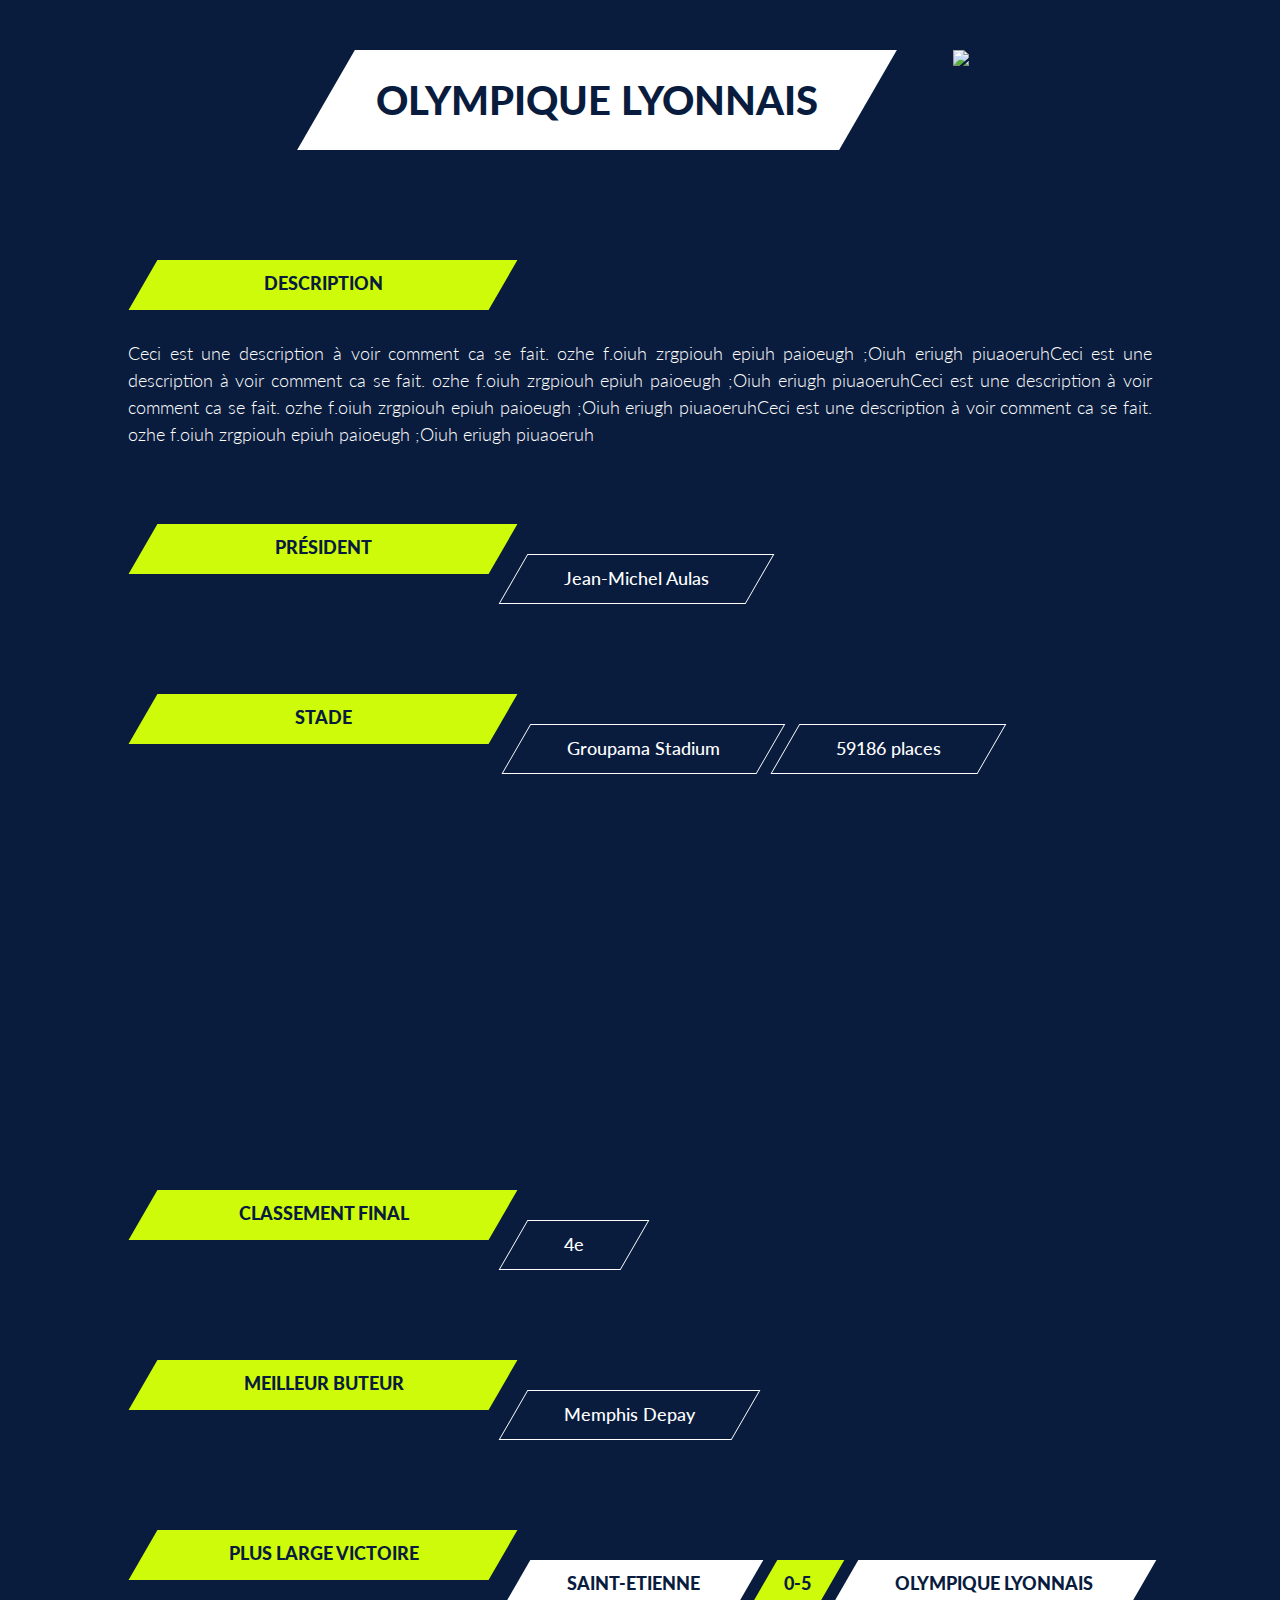
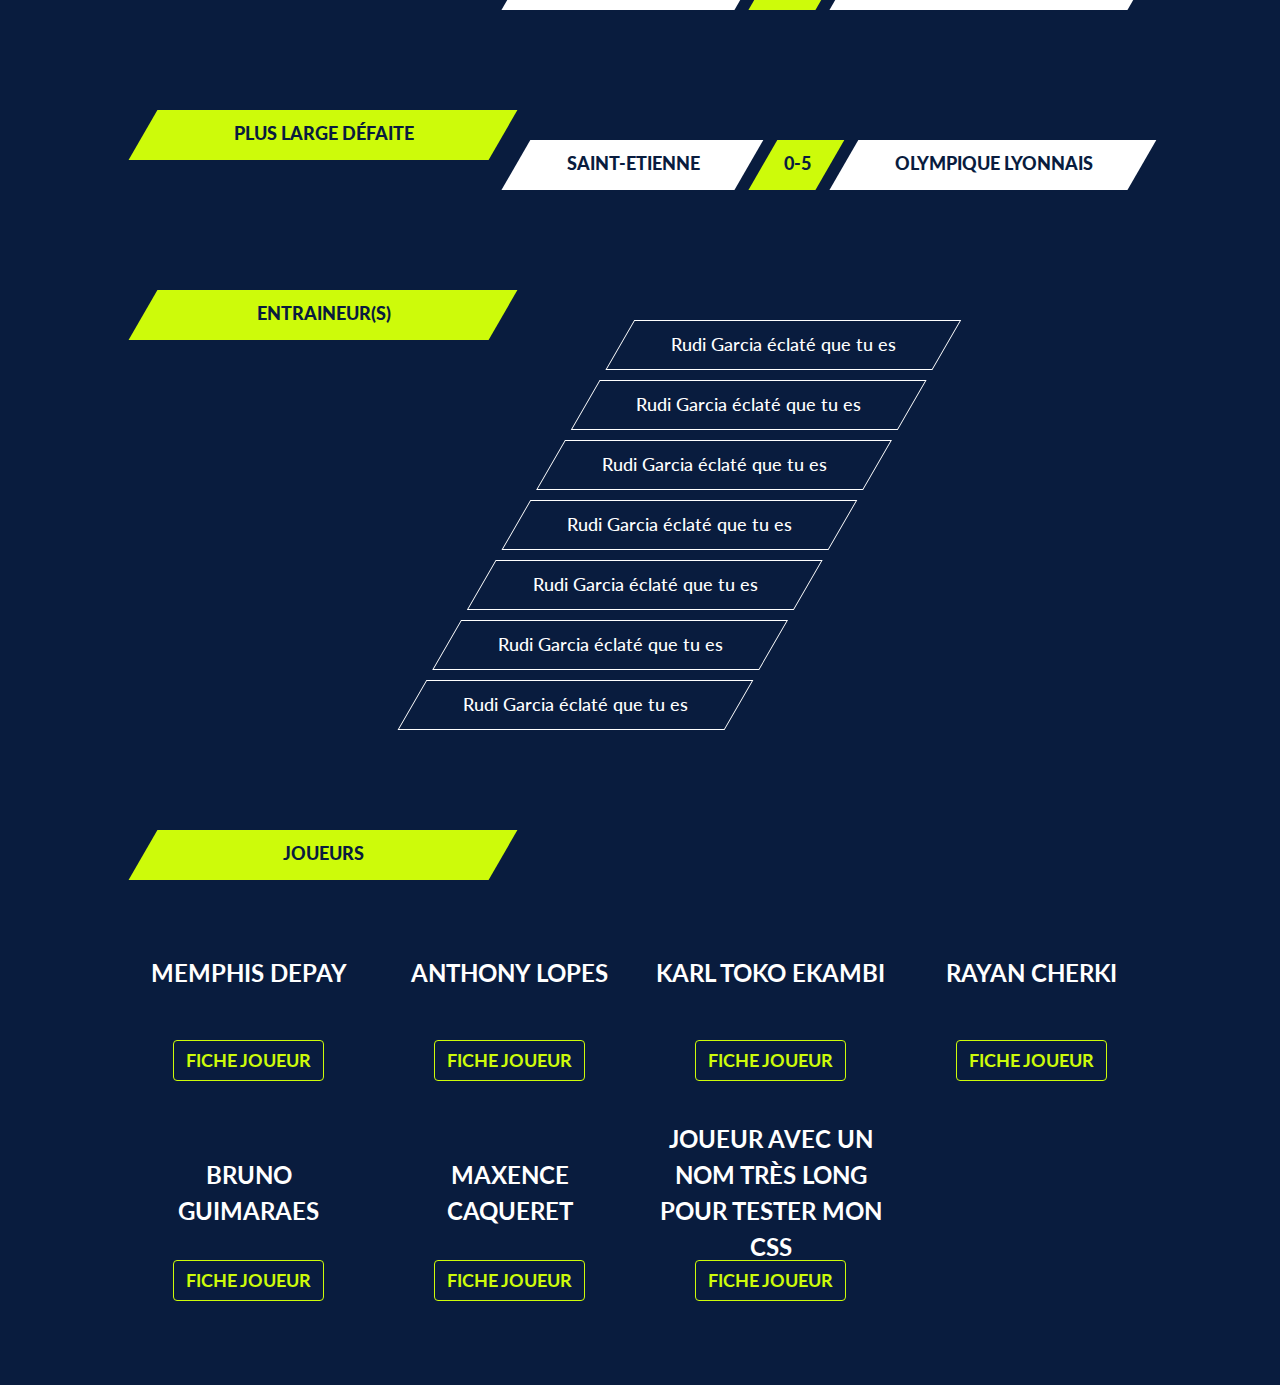
==== src/html/club.html @ e15c671f ":sparkles: Mise en forme page joueur" ====
<!DOCTYPE html>
<html lang="en">
<head>
    <meta charset="UTF-8">
    <title>Ligue 1 - Club</title>
    <link rel="stylesheet" href="https://stackpath.bootstrapcdn.com/bootstrap/4.3.1/css/bootstrap.min.css"
          integrity="sha384-ggOyR0iXCbMQv3Xipma34MD+dH/1fQ784/j6cY/iJTQUOhcWr7x9JvoRxT2MZw1T" crossorigin="anonymous">
    <script src="https://code.jquery.com/jquery-3.3.1.slim.min.js"
            integrity="sha384-q8i/X+965DzO0rT7abK41JStQIAqVgRVzpbzo5smXKp4YfRvH+8abtTE1Pi6jizo"
            crossorigin="anonymous"></script>
    <script src="https://cdnjs.cloudflare.com/ajax/libs/popper.js/1.14.7/umd/popper.min.js"
            integrity="sha384-UO2eT0CpHqdSJQ6hJty5KVphtPhzWj9WO1clHTMGa3JDZwrnQq4sF86dIHNDz0W1"
            crossorigin="anonymous"></script>
    <script src="https://stackpath.bootstrapcdn.com/bootstrap/4.3.1/js/bootstrap.min.js"
            integrity="sha384-JjSmVgyd0p3pXB1rRibZUAYoIIy6OrQ6VrjIEaFf/nJGzIxFDsf4x0xIM+B07jRM"
            crossorigin="anonymous"></script>
    <script src="../js/request.js"></script>
    <link rel="preconnect" href="https://fonts.gstatic.com" crossorigin>
    <link href="https://fonts.googleapis.com/css2?family=Lato:wght@300;400;700;900&display=swap" rel="stylesheet">
    <link rel="stylesheet" href="../css/styles.css">
    <link rel="icon" href="../../resources/ligue1logo carre.png">
</head>
<body id="page-club">
<div>
    <div class="header-page">
        <div class="header-title">
            <h1>OLYMPIQUE LYONNAIS</h1>
        </div>
        <img src="../../resources/img/logo/Olympique_lyonnais_(logo).svg%20(1).png">
    </div>
    <div id="page-elements">
        <div class="page-element" id="description-element">
            <div class="element-name">
                <p>Description</p>
            </div>
            <p id="description">
                Ceci est une description à voir comment ca se fait. ozhe f.oiuh zrgpiouh epiuh paioeugh ;Oiuh eriugh
                piuaoeruhCeci est une description à voir comment ca se fait. ozhe f.oiuh zrgpiouh epiuh paioeugh ;Oiuh
                eriugh
                piuaoeruhCeci est une description à voir comment ca se fait. ozhe f.oiuh zrgpiouh epiuh paioeugh ;Oiuh
                eriugh
                piuaoeruhCeci est une description à voir comment ca se fait. ozhe f.oiuh zrgpiouh epiuh paioeugh ;Oiuh
                eriugh
                piuaoeruh
            </p>
        </div>

        <div class="page-element">
            <div class="element-name">
                <p>Président</p>
            </div>
            <div class="element-content">
                <p>Jean-Michel Aulas</p>
            </div>
        </div>
        <div class="page-element">
            <div class="element-name">
                <p>Stade</p>
            </div>
            <div class="content-with-img">
                <div class="many-content">
                    <div class="element-content">
                        <p>Groupama Stadium</p>
                    </div>
                    <div class="element-content">
                        <p>59186 places</p>
                    </div>
                </div>
                <div class="element-content img-content"></div>
            </div>
        </div>
        <div class="page-element">
            <div class="element-name">
                <p>Classement final</p>
            </div>
            <div class="element-content">
                <p>4e</p>
            </div>
        </div>
        <div class="page-element">
            <div class="element-name">
                <p>Meilleur buteur</p>
            </div>
            <div class="element-content">
                <p>Memphis Depay</p>
            </div>
        </div>
        <div class="page-element">
            <div class="element-name">
                <p>Plus large victoire</p>
            </div>
            <div class="many-content">
                <div class="element-content team-score">
                    <p>Saint-Etienne</p>
                </div>
                <div class="element-content score">
                    <p>0-5</p>
                </div>
                <div class="element-content team-score">
                    <p>Olympique Lyonnais</p>
                </div>
            </div>
        </div>
        <div class="page-element">
            <div class="element-name">
                <p>Plus large défaite</p>
            </div>
            <div class="many-content">
                <div class="element-content team-score">
                    <p>Saint-Etienne</p>
                </div>
                <div class="element-content score">
                    <p>0-5</p>
                </div>
                <div class="element-content team-score">
                    <p>Olympique Lyonnais</p>
                </div>
            </div>
        </div>
        <div class="page-element">
            <div class="element-name">
                <p>Entraineur(s)</p>
            </div>
            <div class="many-content">
                <div class="element-content">
                    <p>Rudi Garcia éclaté que tu es</p>
                </div>
                <div class="element-content">
                    <p>Rudi Garcia éclaté que tu es</p>
                </div>
                <div class="element-content">
                    <p>Rudi Garcia éclaté que tu es</p>
                </div>
                <div class="element-content">
                    <p>Rudi Garcia éclaté que tu es</p>
                </div>
                <div class="element-content">
                    <p>Rudi Garcia éclaté que tu es</p>
                </div>
                <div class="element-content">
                    <p>Rudi Garcia éclaté que tu es</p>
                </div>
                <div class="element-content">
                    <p>Rudi Garcia éclaté que tu es</p>
                </div>
            </div>
        </div>
        <div class="page-element" id="players-element">
            <div class="element-name">
                <p>Joueurs</p>
            </div>
            <div id="players-grid">
                <div class="player">
                    <div class="player-name">
                        <p>Memphis Depay</p>
                    </div>
                    <div class="player-link">
                        <button class="btn ligue1-button-outline">Fiche joueur</button>
                    </div>
                </div>
                <div class="player">
                    <div class="player-name">
                        <p>Anthony Lopes</p>
                    </div>
                    <div class="player-link">
                        <button class="btn ligue1-button-outline">Fiche joueur</button>
                    </div>
                </div>
                <div class="player">
                    <div class="player-name">
                        <p>Karl Toko Ekambi</p>
                    </div>
                    <div class="player-link">
                        <button class="btn ligue1-button-outline">Fiche joueur</button>
                    </div>
                </div>
                <div class="player">
                    <div class="player-name">
                        <p>Rayan Cherki</p>
                    </div>
                    <div class="player-link">
                        <button class="btn ligue1-button-outline">Fiche joueur</button>
                    </div>
                </div>
                <div class="player">
                    <div class="player-name">
                        <p>Bruno Guimaraes</p>
                    </div>
                    <div class="player-link">
                        <button class="btn ligue1-button-outline">Fiche joueur</button>
                    </div>
                </div>
                <div class="player">
                    <div class="player-name">
                        <p>Maxence Caqueret</p>
                    </div>
                    <div class="player-link">
                        <button class="btn ligue1-button-outline">Fiche joueur</button>
                    </div>
                </div>
                <div class="player">
                    <div class="player-name">
                        <p>Joueur avec un nom très long pour tester mon CSS</p>
                    </div>
                    <div class="player-link">
                        <button class="btn ligue1-button-outline">Fiche joueur</button>
                    </div>
                </div>
            </div>
        </div>
    </div>
</div>
</body>
</html>
---- src/css/styles.css ----
* {
    font-family: 'Lato', sans-serif;
    color: white;
}

.main {
    background: #091c3e;
    height: 100vh;
}

.title {
    color: white;
    text-align: center;
}

.ligue1-button {
    background: #CDFB0A;
    color: #091c3e;
    font-weight: bold;
    font-size: 18px;
}

.ligue1-button:hover {
    background: transparent;
    border: #CDFB0A solid 1px;
    color: #CDFB0A;
}

.ligue1-button-outline {
    border: #CDFB0A solid 1px;
    color: #CDFB0A;
}

.ligue1-button-outline:hover {
    background: #CDFB0A;
    color: #091c3e;
}

datalist {
    background: red;
}

.specific-search {
    margin: auto 2vw;
}

.home-container {
    margin: 6vh auto;
}


/* ---------------------------- */
/*      CLUB AND PLAYER PAGE    */
/* ---------------------------- */

#page-club, #page-player {
    background: #091c3e;
}

.header-page {
    margin: 50px;
    display: flex;
    justify-content: center;
    align-items: center;
}

.header-page .header-title {
    padding: 10px 50px;
    background: white;
    transform: skew(-30deg,0deg);
    height: 100px;
    text-align: center;
    min-width: 360px;
    position: relative;
    left: 15px;
    display: flex;
    align-items: center;
}

.header-page .header-title h1 {
    transform: skew(30deg,0deg);
    font-size: 40px;
    font-weight: 900;
    color: #091c3e;
    margin: 0;
    text-transform: uppercase;
}

.header-page img {
    height: 100px;
    margin-left: 100px;
}

#page-elements {
    display: flex;
    flex-direction: column;
    justify-content: center;
    align-items: center;
}

.page-element {
    width: 80vw;
    margin: 60px auto;
    display: flex;
}

.page-element .element-name {
    display: inline-block;
    padding: 10px 50px;
    background: #CDFB0A;
    transform: skew(-30deg,0deg);
    height: 50px;
    text-align: center;
    min-width: 360px;
    position: relative;
    left: 15px;
}

.page-element .element-name p {
    transform: skew(30deg,0deg);
    font-size: 18px;
    font-weight: 900;
    color: #091c3e;
    margin: 0;
    text-transform: uppercase;
}


.page-element .element-content {
    display: inline-block;
    position: relative;
    top: 30px;
    left: 25px;
    padding: 10px 50px;
    background: #091c3e;
    transform: skew(-30deg,0deg);
    border: white solid 1px;
    height: 50px;
}

.page-element .element-content p {
    transform: skew(30deg,0deg);
    font-size: 18px;
    font-weight: 500;
    color: white;
    margin: 0;
}

#description-element {
    display: block;
    margin-bottom: 0;
}

#description {
    font-size: 18px;
    font-weight: 300;
    margin-top: 30px;
    text-align: justify;
}

.page-element .img-content {
    background-image: url("../../resources/img/stade/Intérieur_POL.jpg");
    background-size: cover;
    width: 500px;
    height: 300px;
    position: relative;
    left: -80px;
    margin-top: 10px;
    border: none;
}

.page-element .content-with-img {
    display: inline-block;
}

.page-element .many-content {
    position: relative;
    left: 25px;
    top: 30px;
    display: block;
    transform: skew(-30deg,0deg);
}

.page-element .many-content .element-content {
    left: 0;
    top: 0;
    margin-right: 10px;
    margin-bottom: 10px;
    transform: skew(0deg,0deg);
}

.page-element .team-score {
    border: none;
    background: white;
}

.page-element .team-score p, .page-element .score p {
    color: #091c3e;
    text-transform: uppercase;
    font-weight: 900;
}

.page-element .score {
    border: none;
    background: #CDFB0A;
    padding: 10px 20px;
}

#players-element {
    display: block;
}

#players-element {
    display: block;
}

#players-grid {
    margin-top: 25px;
    display: grid;
    grid-template-columns: repeat(4, 1fr);
    grid-gap: 20px;
}

.page-element .player {
    height: 200px;
    border-radius: 2px;
}

.page-element .player-name {
    height: 135px;
    display: flex;
    justify-content: center;
    align-items: center;
}

.page-element .player-name p {
    font-size: 24px;
    text-transform: uppercase;
    font-weight: 700;
    text-align: center;
    margin: 0 5px;
}

.page-element .player-link {
    height: 65px;
    display: flex;
    justify-content: center;
    align-items: start;
}

.page-element .player-link button {
    text-transform: uppercase;
    font-weight: bold;
    font-size: 18px;
}

.page-element .player:hover {
    background: #0f2752;
}

/* ---------------------------- */
/*          SEARCH PAGE         */
/* ---------------------------- */

#search_page_container {
    color: white;
}

#results_container {
    display: none;
    font-weight: bold;
}

div.team_container {
    background-color: #CDFB0A;
    color: black;
    border-radius: 5px;
}
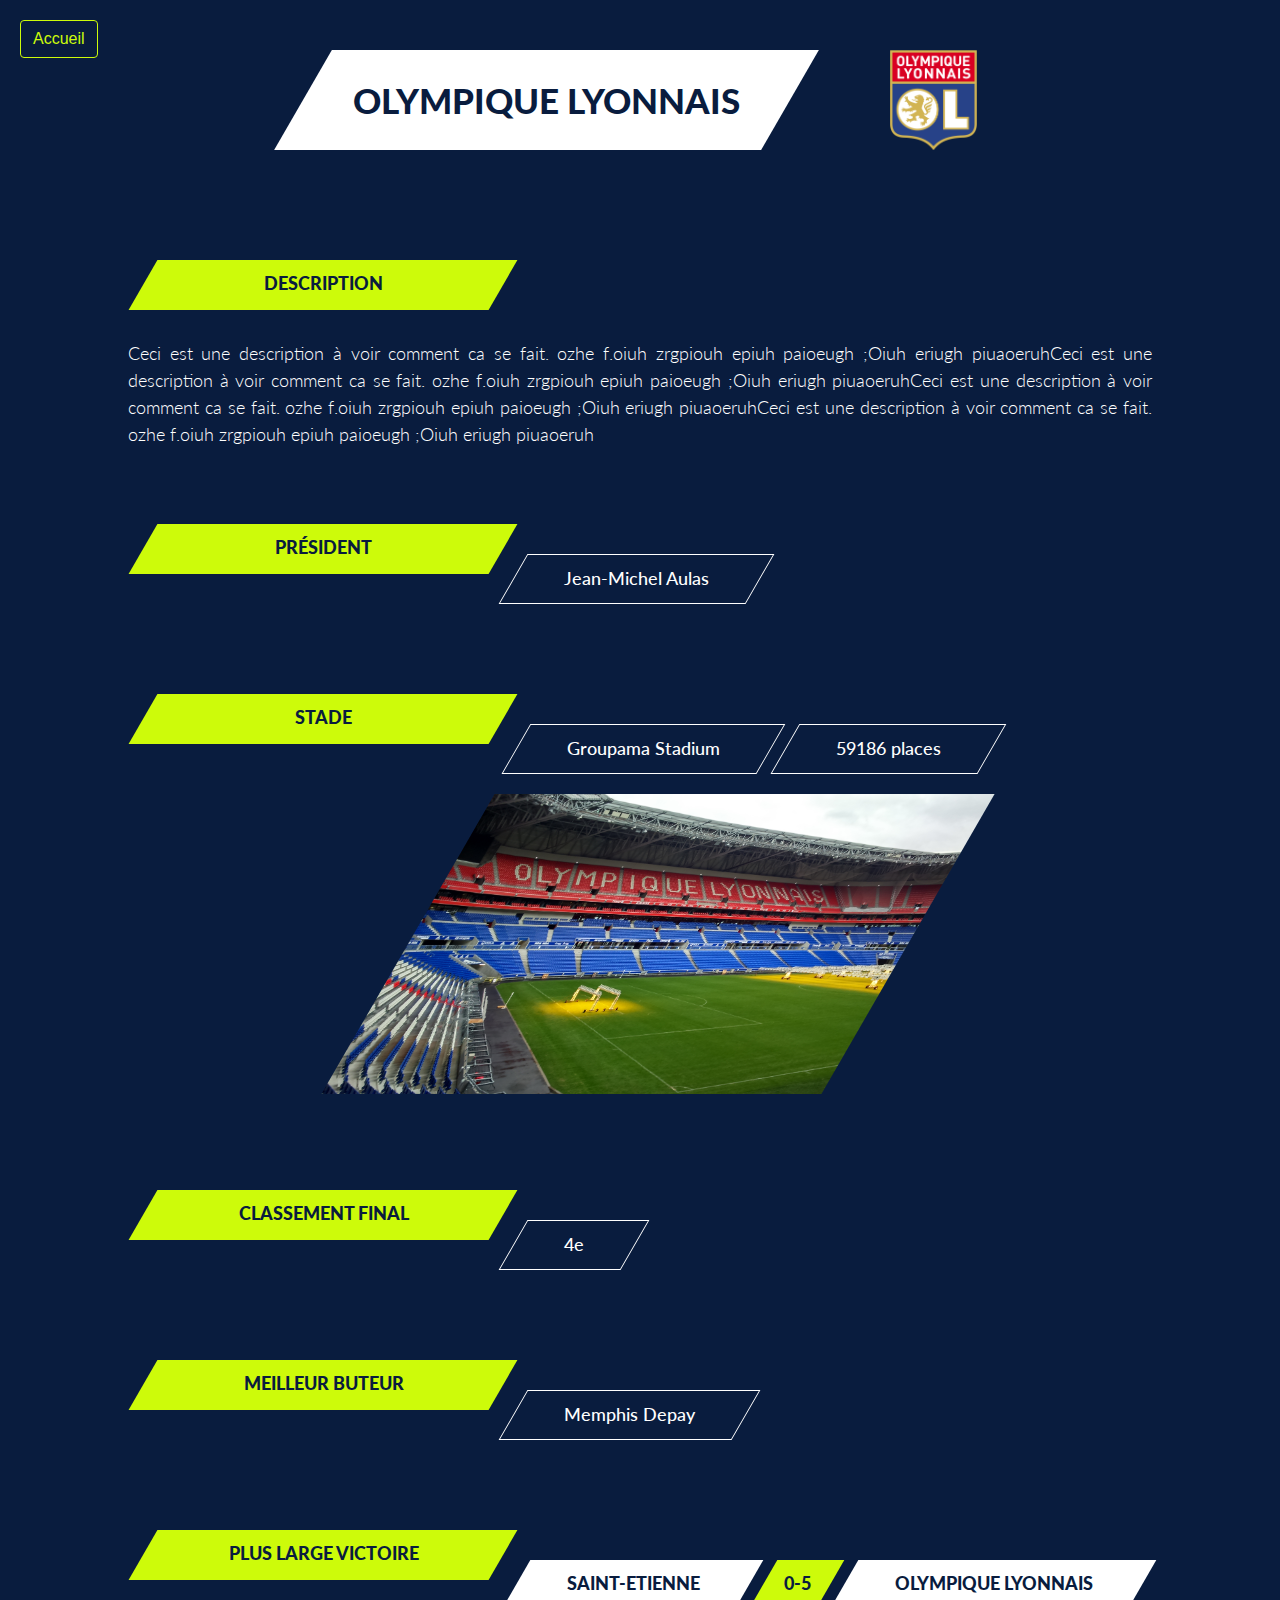
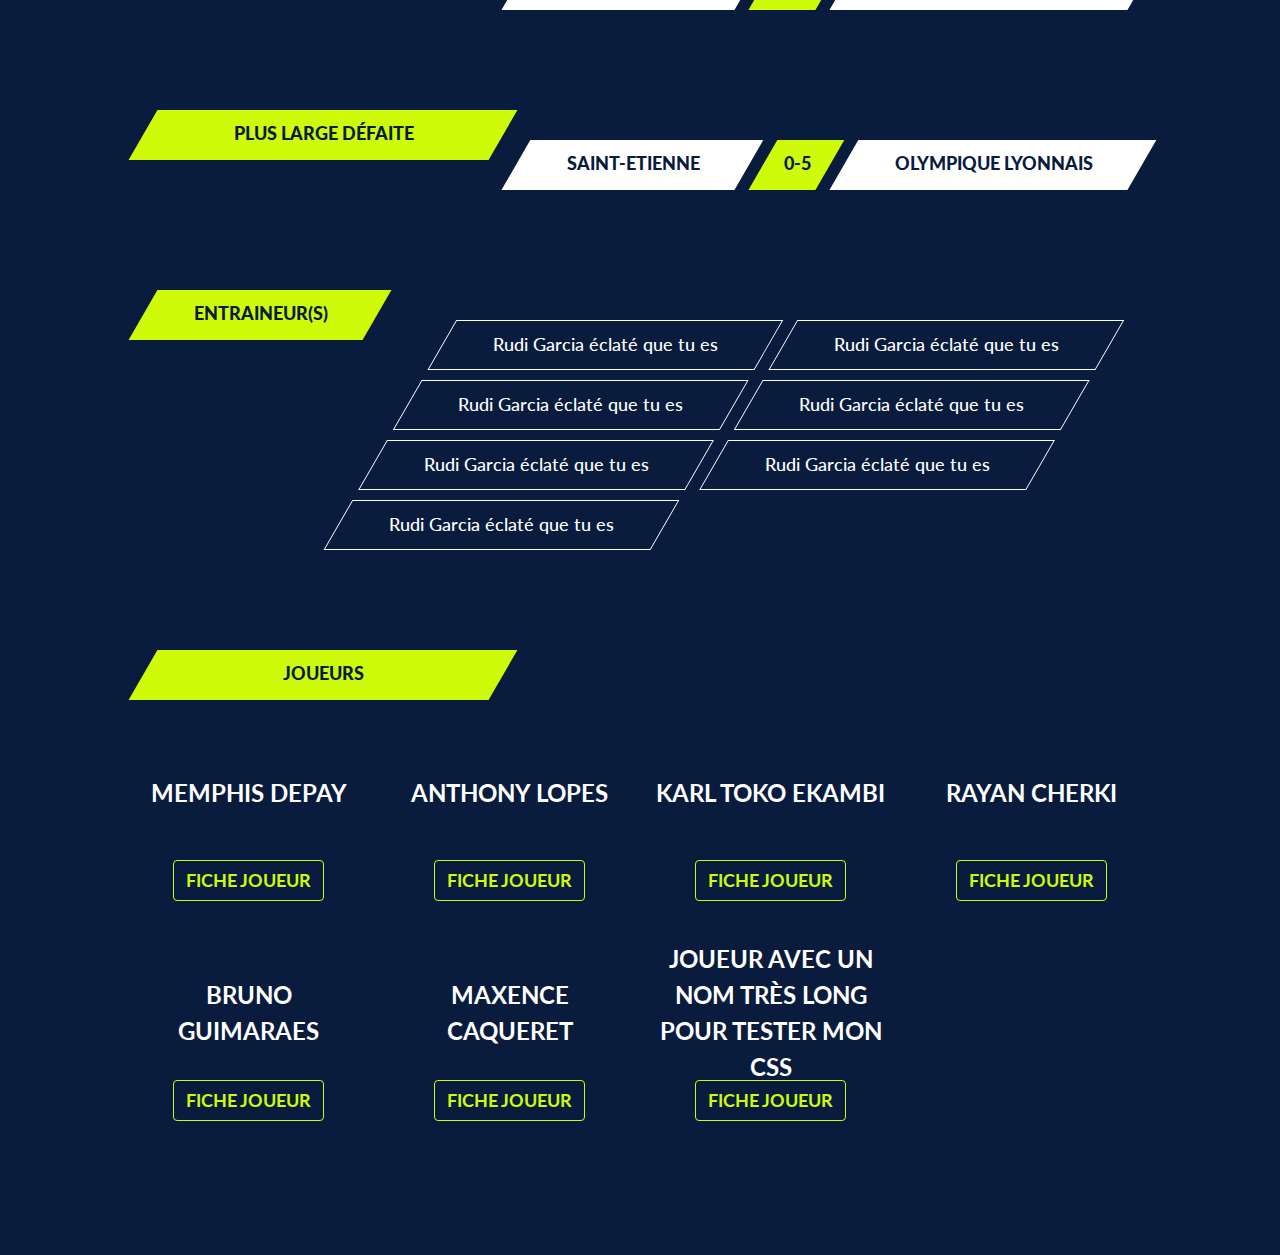
==== commit 0e14b8a1: "Merge remote-tracking branch 'origin/master'" ====
--- a/src/html/club.html
+++ b/src/html/club.html
@@ -20,7 +20,8 @@
     <link rel="stylesheet" href="../css/styles.css">
     <link rel="icon" href="../../resources/ligue1logo carre.png">
 </head>
-<body id="page-club">
+<body class="page-infos">
+<button class="btn ligue1-button-outline my-2 my-sm-0 go-home" onclick="window.location.href = 'index.html'">Accueil</button>
 <div>
     <div class="header-page">
         <div class="header-title">
--- a/src/css/styles.css
+++ b/src/css/styles.css
@@ -5,7 +5,7 @@
 
 .main {
     background: #091c3e;
-    height: 100vh;
+    min-height: 100vh;
 }
 
 .title {
@@ -48,13 +48,19 @@
     margin: 6vh auto;
 }
 
+.go-home {
+    position: absolute;
+    top: 20px;
+    left: 20px;
+}
 
 /* ---------------------------- */
 /*      CLUB AND PLAYER PAGE    */
 /* ---------------------------- */
 
-#page-club, #page-player {
+.page-infos {
     background: #091c3e;
+    padding-bottom: 50px;
 }
 
 .header-page {
@@ -69,17 +75,16 @@
     background: white;
     transform: skew(-30deg,0deg);
     height: 100px;
-    text-align: center;
-    min-width: 360px;
-    position: relative;
-    left: 15px;
-    display: flex;
-    align-items: center;
+    width: max-content;
+    text-align: center;
+    display: flex;
+    align-items: center;
+    justify-content: center;
 }
 
 .header-page .header-title h1 {
     transform: skew(30deg,0deg);
-    font-size: 40px;
+    font-size: 35px;
     font-weight: 900;
     color: #091c3e;
     margin: 0;
@@ -111,7 +116,7 @@
     transform: skew(-30deg,0deg);
     height: 50px;
     text-align: center;
-    min-width: 360px;
+    width: 360px;
     position: relative;
     left: 15px;
 }
@@ -259,6 +264,73 @@
 }
 
 /* ---------------------------- */
+/*        COMPARISON PAGE      */
+/* ---------------------------- */
+
+.header-comparaison {
+    width: calc(50% - (360px/2));
+    display: flex;
+    justify-content: center;
+    align-items: center;
+}
+
+.header-comparaison .header-title {
+    height: auto;
+    min-height: 70px;
+    text-align: center;
+    background: #CDFB0A;
+    border-bottom: solid 8px white;
+}
+
+.header-comparaison .header-title h1 {
+    font-size: 30px;
+}
+
+.comparaison-element {
+    display: flex;
+    justify-content: space-around;
+    align-items: center;
+}
+
+.comparaison-element .compare-element-container {
+    width: 360px;
+}
+
+.comparaison-element .value-container {
+    width: calc(50% - (360px/2));
+    display: flex;
+    justify-content: center;
+    align-items: center;
+}
+
+.comparaison-element .element-content, .comparaison-element .element-name, .comparaison-element .many-content {
+    top: 0;
+    left: 0;
+}
+
+.comparaison-element .score-value-container {
+    width: 50%;
+    display: flex;
+    justify-content: center;
+    align-items: center;
+}
+
+.comparaison-element .score-value-container .many-content {
+    transform: skew(0deg,0deg);
+    display: flex;
+    flex-direction: column;
+    justify-content: center;
+    align-items: center;
+}
+
+.comparaison-element .score-value-container .many-content .element-content {
+    transform: skew(-30deg,0deg);
+    height: auto;
+    min-height: 50px;
+    text-align: center;
+}
+
+/* ---------------------------- */
 /*          SEARCH PAGE         */
 /* ---------------------------- */
 
@@ -271,8 +343,35 @@
     font-weight: bold;
 }
 
-div.team_container {
+div.ticket {
+    border: 4px solid #CDFB0A;
+    border-radius: 10px;
+    transition: all 0.3s ease;
+}
+
+div.ticket.disabled {
+    border-color: grey;
+}
+
+div.ticket:hover {
     background-color: #CDFB0A;
+}
+
+div.ticket.disabled:hover {
+    background-color: grey;
+}
+
+div.ticket > a, div.ticket > p {
+    font-size: 1.4em;
+    margin: 0;
+}
+
+div.ticket > a {
+    color: #CDFB0A;
+    display: inline-block;
+    text-decoration: none;
+}
+
+div.ticket:hover > a {
     color: black;
-    border-radius: 5px;
-}
+}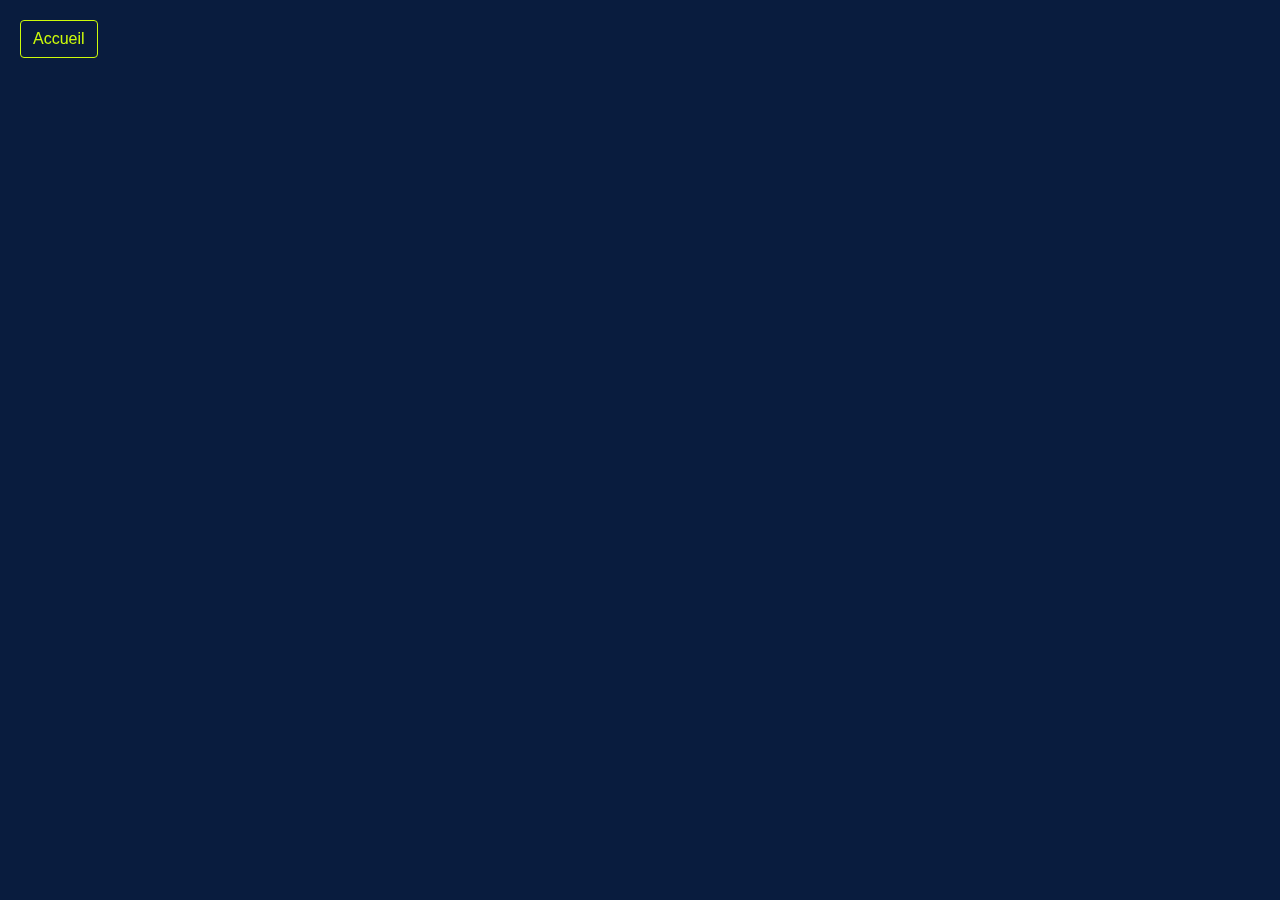
==== commit 0b0ee9f5: ":lipstick: Update loader" ====
--- a/src/html/club.html
+++ b/src/html/club.html
@@ -15,6 +15,7 @@
             integrity="sha384-JjSmVgyd0p3pXB1rRibZUAYoIIy6OrQ6VrjIEaFf/nJGzIxFDsf4x0xIM+B07jRM"
             crossorigin="anonymous"></script>
     <script src="../js/request.js"></script>
+    <script src="../js/lib.js"></script>
     <link rel="preconnect" href="https://fonts.gstatic.com" crossorigin>
     <link href="https://fonts.googleapis.com/css2?family=Lato:wght@300;400;700;900&display=swap" rel="stylesheet">
     <link rel="stylesheet" href="../css/styles.css">
@@ -22,194 +23,90 @@
 </head>
 <body class="page-infos">
 <button class="btn ligue1-button-outline my-2 my-sm-0 go-home" onclick="window.location.href = 'index.html'">Accueil</button>
+<div id="middleSpinner">
+    <div id="spinner" class="spinner-grow" role="status">
+        <span class="sr-only col">Loading...</span>
+    </div>
+</div>
 <div>
-    <div class="header-page">
-        <div class="header-title">
-            <h1>OLYMPIQUE LYONNAIS</h1>
+    <div id="results_container">
+        <div class="header-page">
+            <div id="teamname_result" class="header-title">
+                <h1></h1>
+            </div>
+            <img src="../../resources/img/logo/Olympique_lyonnais_(logo).svg%20(1).png">
         </div>
-        <img src="../../resources/img/logo/Olympique_lyonnais_(logo).svg%20(1).png">
-    </div>
-    <div id="page-elements">
-        <div class="page-element" id="description-element">
-            <div class="element-name">
-                <p>Description</p>
+        <div id="page-elements">
+            <div class="page-element" id="description-element">
+                <div class="element-name">
+                    <p>Description</p>
+                </div>
+                <p id="description"></p>
             </div>
-            <p id="description">
-                Ceci est une description à voir comment ca se fait. ozhe f.oiuh zrgpiouh epiuh paioeugh ;Oiuh eriugh
-                piuaoeruhCeci est une description à voir comment ca se fait. ozhe f.oiuh zrgpiouh epiuh paioeugh ;Oiuh
-                eriugh
-                piuaoeruhCeci est une description à voir comment ca se fait. ozhe f.oiuh zrgpiouh epiuh paioeugh ;Oiuh
-                eriugh
-                piuaoeruhCeci est une description à voir comment ca se fait. ozhe f.oiuh zrgpiouh epiuh paioeugh ;Oiuh
-                eriugh
-                piuaoeruh
-            </p>
-        </div>
 
-        <div class="page-element">
-            <div class="element-name">
-                <p>Président</p>
-            </div>
-            <div class="element-content">
-                <p>Jean-Michel Aulas</p>
-            </div>
-        </div>
-        <div class="page-element">
-            <div class="element-name">
-                <p>Stade</p>
-            </div>
-            <div class="content-with-img">
-                <div class="many-content">
-                    <div class="element-content">
-                        <p>Groupama Stadium</p>
-                    </div>
-                    <div class="element-content">
-                        <p>59186 places</p>
-                    </div>
+            <div class="page-element">
+                <div class="element-name">
+                    <p>Président</p>
                 </div>
-                <div class="element-content img-content"></div>
-            </div>
-        </div>
-        <div class="page-element">
-            <div class="element-name">
-                <p>Classement final</p>
-            </div>
-            <div class="element-content">
-                <p>4e</p>
-            </div>
-        </div>
-        <div class="page-element">
-            <div class="element-name">
-                <p>Meilleur buteur</p>
-            </div>
-            <div class="element-content">
-                <p>Memphis Depay</p>
-            </div>
-        </div>
-        <div class="page-element">
-            <div class="element-name">
-                <p>Plus large victoire</p>
-            </div>
-            <div class="many-content">
-                <div class="element-content team-score">
-                    <p>Saint-Etienne</p>
-                </div>
-                <div class="element-content score">
-                    <p>0-5</p>
-                </div>
-                <div class="element-content team-score">
-                    <p>Olympique Lyonnais</p>
+                <div id="president_result" class="many-content">
                 </div>
             </div>
-        </div>
-        <div class="page-element">
-            <div class="element-name">
-                <p>Plus large défaite</p>
-            </div>
-            <div class="many-content">
-                <div class="element-content team-score">
-                    <p>Saint-Etienne</p>
+            <div class="page-element">
+                <div class="element-name">
+                    <p>Stade</p>
                 </div>
-                <div class="element-content score">
-                    <p>0-5</p>
-                </div>
-                <div class="element-content team-score">
-                    <p>Olympique Lyonnais</p>
+                <div class="content-with-img">
+                    <div class="many-content">
+                        <div id="stadeName_result" class="element-content">
+                        </div>
+                        <div id="stadeSize_result" class="element-content">
+                        </div>
+                    </div>
+                    <div class="element-content img-content"></div>
                 </div>
             </div>
-        </div>
-        <div class="page-element">
-            <div class="element-name">
-                <p>Entraineur(s)</p>
-            </div>
-            <div class="many-content">
-                <div class="element-content">
-                    <p>Rudi Garcia éclaté que tu es</p>
+            <div class="page-element">
+                <div class="element-name">
+                    <p>Classement final</p>
                 </div>
-                <div class="element-content">
-                    <p>Rudi Garcia éclaté que tu es</p>
-                </div>
-                <div class="element-content">
-                    <p>Rudi Garcia éclaté que tu es</p>
-                </div>
-                <div class="element-content">
-                    <p>Rudi Garcia éclaté que tu es</p>
-                </div>
-                <div class="element-content">
-                    <p>Rudi Garcia éclaté que tu es</p>
-                </div>
-                <div class="element-content">
-                    <p>Rudi Garcia éclaté que tu es</p>
-                </div>
-                <div class="element-content">
-                    <p>Rudi Garcia éclaté que tu es</p>
+                <div id="classement_result" class="element-content">
                 </div>
             </div>
-        </div>
-        <div class="page-element" id="players-element">
-            <div class="element-name">
-                <p>Joueurs</p>
+            <div class="page-element">
+                <div class="element-name">
+                    <p>Meilleur buteur</p>
+                </div>
+                <div id="topscorer_result" class="element-content">
+                </div>
             </div>
-            <div id="players-grid">
-                <div class="player">
-                    <div class="player-name">
-                        <p>Memphis Depay</p>
-                    </div>
-                    <div class="player-link">
-                        <button class="btn ligue1-button-outline">Fiche joueur</button>
-                    </div>
+            <div id="largeVictoire_result" class="page-element">
+                <div class="element-name">
+                    <p>Plus large victoire</p>
                 </div>
-                <div class="player">
-                    <div class="player-name">
-                        <p>Anthony Lopes</p>
-                    </div>
-                    <div class="player-link">
-                        <button class="btn ligue1-button-outline">Fiche joueur</button>
-                    </div>
+            </div>
+            <div id="largeDefaite_result" class="page-element">
+                <div class="element-name">
+                    <p>Plus large défaite</p>
                 </div>
-                <div class="player">
-                    <div class="player-name">
-                        <p>Karl Toko Ekambi</p>
-                    </div>
-                    <div class="player-link">
-                        <button class="btn ligue1-button-outline">Fiche joueur</button>
-                    </div>
+            </div>
+            <div class="page-element">
+                <div class="element-name">
+                    <p>Entraineur(s)</p>
                 </div>
-                <div class="player">
-                    <div class="player-name">
-                        <p>Rayan Cherki</p>
-                    </div>
-                    <div class="player-link">
-                        <button class="btn ligue1-button-outline">Fiche joueur</button>
-                    </div>
+                <div id="entraineurs_result" class="many-content">
+
                 </div>
-                <div class="player">
-                    <div class="player-name">
-                        <p>Bruno Guimaraes</p>
-                    </div>
-                    <div class="player-link">
-                        <button class="btn ligue1-button-outline">Fiche joueur</button>
-                    </div>
+            </div>
+            <div class="page-element" id="players-element">
+                <div class="element-name">
+                    <p>Joueurs</p>
                 </div>
-                <div class="player">
-                    <div class="player-name">
-                        <p>Maxence Caqueret</p>
-                    </div>
-                    <div class="player-link">
-                        <button class="btn ligue1-button-outline">Fiche joueur</button>
-                    </div>
-                </div>
-                <div class="player">
-                    <div class="player-name">
-                        <p>Joueur avec un nom très long pour tester mon CSS</p>
-                    </div>
-                    <div class="player-link">
-                        <button class="btn ligue1-button-outline">Fiche joueur</button>
-                    </div>
+                <div id="players-grid">
                 </div>
             </div>
         </div>
     </div>
 </div>
+<script type="module" src="../js/club_global_research.js"></script>
 </body>
-</html>+</html>
--- a/src/css/styles.css
+++ b/src/css/styles.css
@@ -29,6 +29,7 @@
 .ligue1-button-outline {
     border: #CDFB0A solid 1px;
     color: #CDFB0A;
+    z-index: 999;
 }
 
 .ligue1-button-outline:hover {
@@ -331,6 +332,136 @@
 }
 
 /* ---------------------------- */
+/*    SEASON INFORMATION PAGE   */
+/* ---------------------------- */
+
+#information-page-title {
+    background: #CDFB0A;
+    height: 80px;
+    border-bottom: solid white 8px;
+}
+
+#information-page-title h1 {
+    font-size: 30px;
+}
+
+#navbar-information {
+    width: 800px;
+    justify-content: space-between;
+    align-items: center;
+}
+
+#navbar-information button {
+    margin: 20px;
+    font-size: 15px;
+    text-transform: uppercase;
+    font-weight: 700;
+    padding: 10px 15px;
+}
+
+#table-rank {
+    margin: auto;
+    margin-top: 80px;
+    font-weight: 900;
+    display: flex;
+    flex-direction: column;
+    justify-content: center;
+    align-items: center;
+}
+
+#table-rank .club-rank {
+    width: 800px;
+    height: 50px;
+    display: flex;
+    justify-content: space-between;
+    align-items: center;
+    padding: 20px;
+    margin-bottom: 10px;
+}
+
+#table-rank .number-rank {
+    background: #CDFB0A;
+    color: #091c3e;
+    border-radius: 2px;
+    display: flex;
+    justify-content: center;
+    align-items: center;
+    font-size: 20px;
+    height: inherit;
+    width: 50px;
+}
+
+#table-rank .club-name-rank {
+    text-transform: uppercase;
+    font-size: 20px;
+    background: white;
+    color: #091c3e;
+    border-radius: 2px;
+    height: inherit;
+    display: flex;
+    justify-content: center;
+    align-items: center;
+    width: 700px;
+}
+
+#qualified-europe {
+    display: flex;
+    flex-direction: column;
+    justify-content: center;
+    align-items: center;
+}
+
+#qualified-europe .element-name {
+    width: 400px;
+    margin-top: 80px;
+}
+
+#qualified-europe .element-name:first-child {
+    margin-top: 10px;
+}
+
+#qualified-europe .qualified-clubs {
+    display: flex;
+    justify-content: center;
+    align-items: center;
+}
+
+#qualified-europe .qualified-clubs .element-content {
+    background: white;
+    border: none;
+    text-transform: uppercase;
+    top: 0;
+    left: 0;
+    margin: 30px;
+    height: auto;
+    min-height: 50px;
+    text-align: center;
+}
+
+#qualified-europe .qualified-clubs .element-content p {
+    color: #091c3e;
+    font-weight: 900;
+}
+
+#statistics  {
+    margin-top: 80px;
+}
+
+#statistics .page-element {
+    margin-bottom: 100px;
+}
+
+#statistics .element-name {
+    min-height: 60px;
+    height: auto;
+    max-height: 75px;
+    width: 400px;
+    display: flex;
+    justify-content: center;
+    align-items: center;
+}
+
+/* ---------------------------- */
 /*          SEARCH PAGE         */
 /* ---------------------------- */
 
@@ -374,4 +505,22 @@
 
 div.ticket:hover > a {
     color: black;
-}+}
+
+/* ---------------------------- */
+/*        SPINNER LOADING       */
+/* ---------------------------- */
+#middleSpinner {
+    position: fixed;
+    display: flex;
+    width: 100%;
+    height: 100%;
+    justify-content: center;
+    align-items: center;
+}
+
+#spinner {
+    width: 10rem;
+    height: 10rem;
+    color: #ffffff;
+}
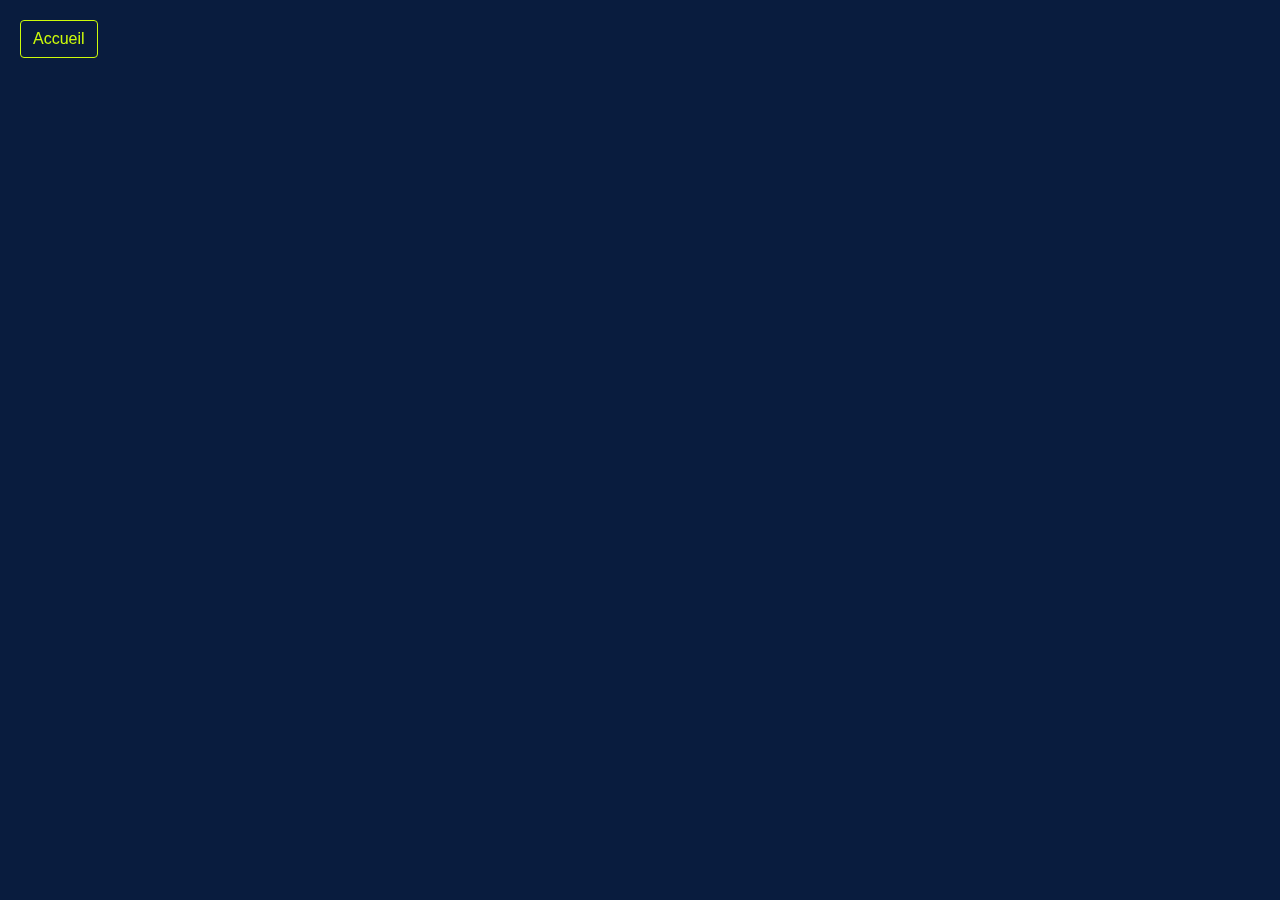
==== commit 71c380de: "Merge branch 'feature/pamares'" ====
--- a/src/html/club.html
+++ b/src/html/club.html
@@ -31,8 +31,8 @@
 <div>
     <div id="results_container">
         <div class="header-page">
-            <div id="teamname_result" class="header-title">
-                <h1></h1>
+            <div class="header-title">
+                <h1 id = "teamname_result"></h1>
             </div>
             <img src="../../resources/img/logo/Olympique_lyonnais_(logo).svg%20(1).png">
         </div>
@@ -49,6 +49,19 @@
                     <p>Président</p>
                 </div>
                 <div id="president_result" class="many-content">
+                    <div class="element-content">
+                        <p>Bernard Serin</p>
+                    </div>
+                </div>
+            </div>
+            <div class="page-element">
+                <div class="element-name">
+                    <p>Palmares Ligue 1</p>
+                </div>
+                <div id="palmares_result" class="many-content">
+                    <div class="element-content">
+                        <p class="year-win">1998</p>
+                    </div>
                 </div>
             </div>
             <div class="page-element">
@@ -57,9 +70,11 @@
                 </div>
                 <div class="content-with-img">
                     <div class="many-content">
-                        <div id="stadeName_result" class="element-content">
+                        <div class="element-content">
+                            <p id="stadeName_result"></p>
                         </div>
-                        <div id="stadeSize_result" class="element-content">
+                        <div class="element-content">
+                            <p id="stadeSize_result"></p>
                         </div>
                     </div>
                     <div class="element-content img-content"></div>
@@ -69,24 +84,56 @@
                 <div class="element-name">
                     <p>Classement final</p>
                 </div>
-                <div id="classement_result" class="element-content">
+                <div class="element-content">
+                    <p id="classement_result"></p>
                 </div>
             </div>
             <div class="page-element">
                 <div class="element-name">
                     <p>Meilleur buteur</p>
                 </div>
-                <div id="topscorer_result" class="element-content">
+                <div class="element-content">
+                    <p id="topscorer_result"></p>
                 </div>
             </div>
-            <div id="largeVictoire_result" class="page-element">
+            <div class="page-element">
                 <div class="element-name">
                     <p>Plus large victoire</p>
                 </div>
+                <div class="many-content">
+                    <div id="largeVictoire_result">
+                        <div class="containerLargeVictoire">
+                            <div class="element-content team-score team1">
+                                <p>Marseille</p>
+                            </div>
+                            <div class="element-content score">
+                                <p>3-0</p>
+                            </div>
+                            <div class="element-content team-score team2">
+                                <p>Lyon</p>
+                            </div>
+                        </div>
+                    </div>
+                </div>
             </div>
-            <div id="largeDefaite_result" class="page-element">
+            <div class="page-element">
                 <div class="element-name">
                     <p>Plus large défaite</p>
+                </div>
+                <div class="many-content">
+                    <div id="largeDefaite_result">
+                        <div class="containerLargeDefaite">
+                            <div class="element-content team-score team1">
+                                <p>Bordeaux</p>
+                            </div>
+                            <div class="element-content score">
+                                <p>0-6</p>
+                            </div>
+                            <div class="element-content team-score team2">
+                                <p>Dijon</p>
+                            </div>
+                        </div>
+                    </div>
                 </div>
             </div>
             <div class="page-element">
@@ -94,7 +141,9 @@
                     <p>Entraineur(s)</p>
                 </div>
                 <div id="entraineurs_result" class="many-content">
-
+                    <div class="element-content">
+                        <p>Frédérixxc Antonetti</p>
+                    </div>
                 </div>
             </div>
             <div class="page-element" id="players-element">
@@ -102,6 +151,14 @@
                     <p>Joueurs</p>
                 </div>
                 <div id="players-grid">
+                    <div id="player-result" class="player">
+                        <div class="player-name">
+                            <p>Memphis Depay</p>
+                        </div>
+                        <div class="player-link">
+                            <a href="" class="btn ligue1-button-outline">Fiche joueur</a>
+                        </div>
+                    </div>
                 </div>
             </div>
         </div>
--- a/src/css/styles.css
+++ b/src/css/styles.css
@@ -50,7 +50,7 @@
 }
 
 .go-home {
-    position: absolute;
+    position: fixed;
     top: 20px;
     left: 20px;
 }
@@ -524,3 +524,45 @@
     height: 10rem;
     color: #ffffff;
 }
+
+.lds-littleloader {
+    display: none;
+    position: relative;
+    width: 60px;
+    height: 60px;
+}
+.lds-littleloader div {
+    display: inline-block;
+    position: absolute;
+    left: 8px;
+    width: 16px;
+    background: #fff;
+    animation: lds-littleloader 1.2s cubic-bezier(0, 0.5, 0.5, 1) infinite;
+}
+.lds-littleloader div:nth-child(1) {
+    left: 8px;
+    animation-delay: -0.24s;
+}
+.lds-littleloader div:nth-child(2) {
+    left: 32px;
+    animation-delay: -0.12s;
+}
+.lds-littleloader div:nth-child(3) {
+    left: 56px;
+    animation-delay: 0s;
+}
+@keyframes lds-littleloader {
+    0% {
+        top: 8px;
+        height: 64px;
+    }
+    50%, 100% {
+        top: 24px;
+        height: 32px;
+    }
+}
+
+#top-loader{
+    height: 80px;
+}
+
